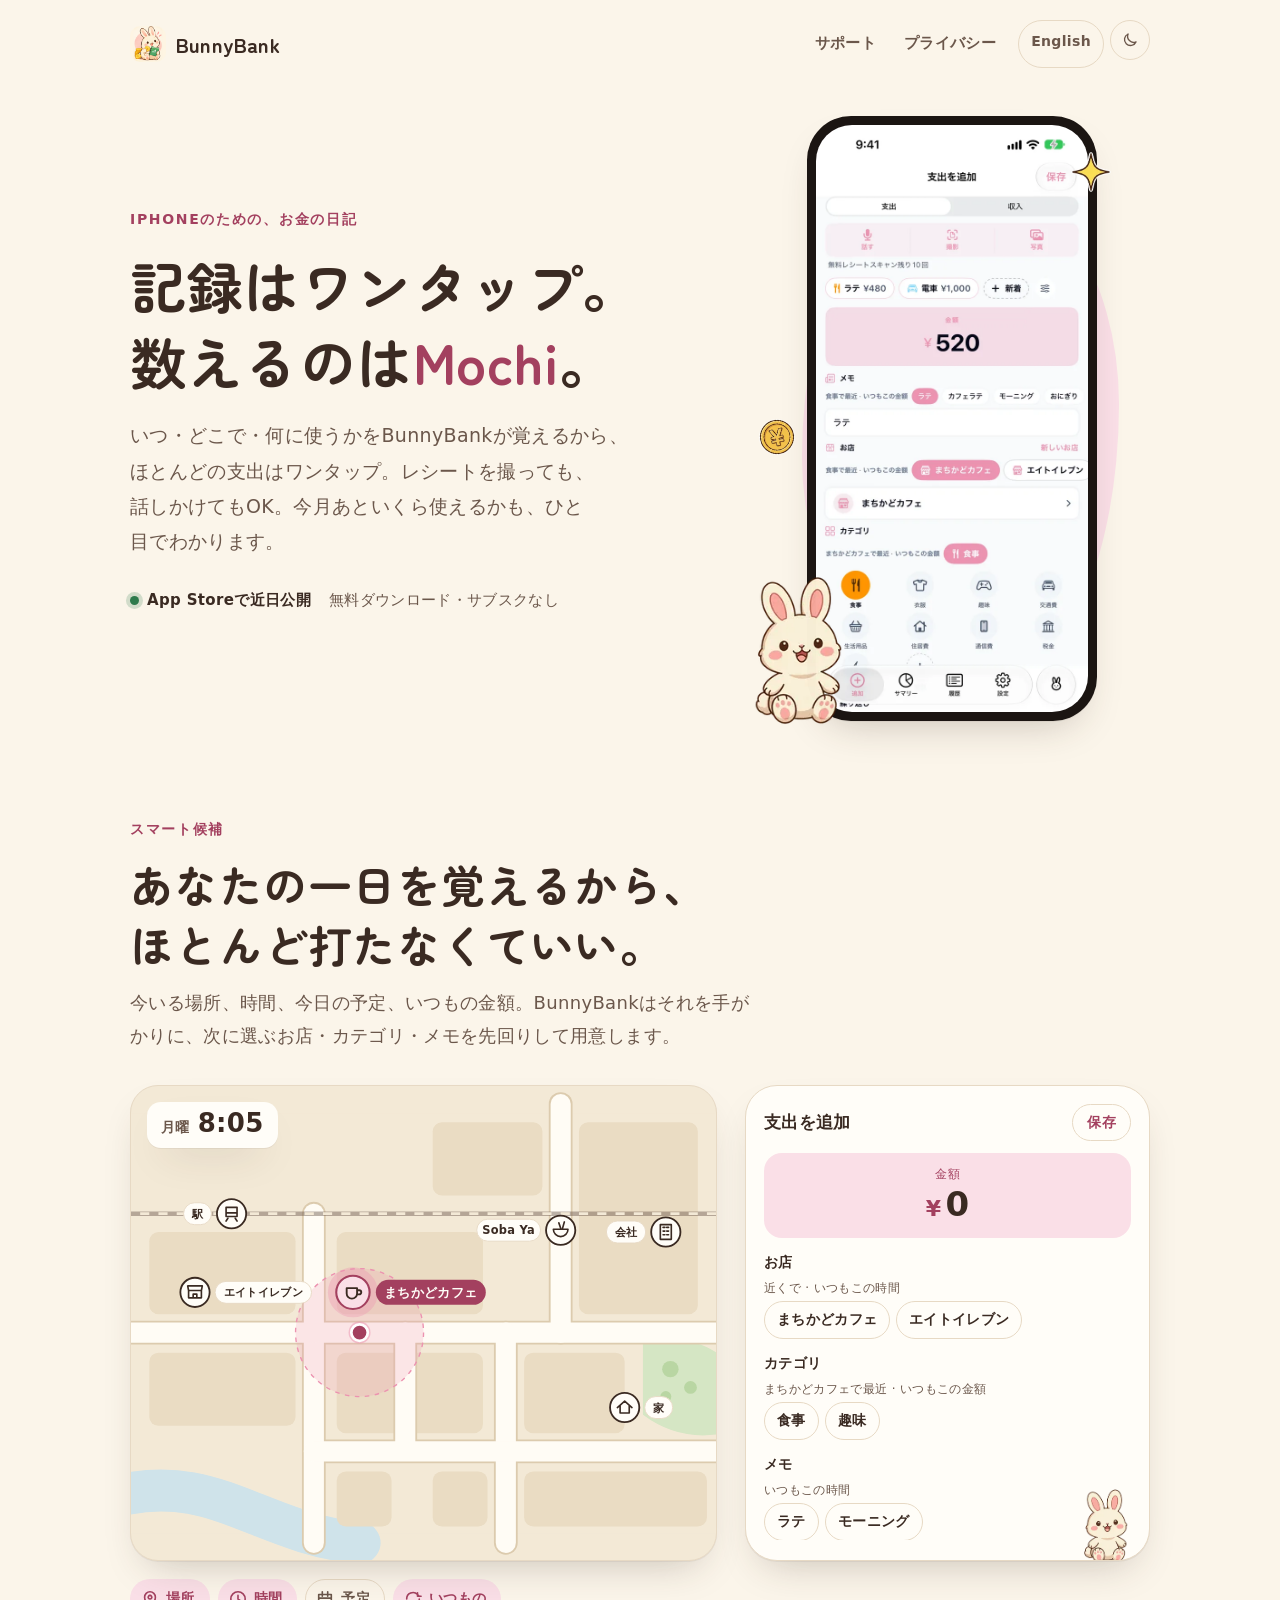
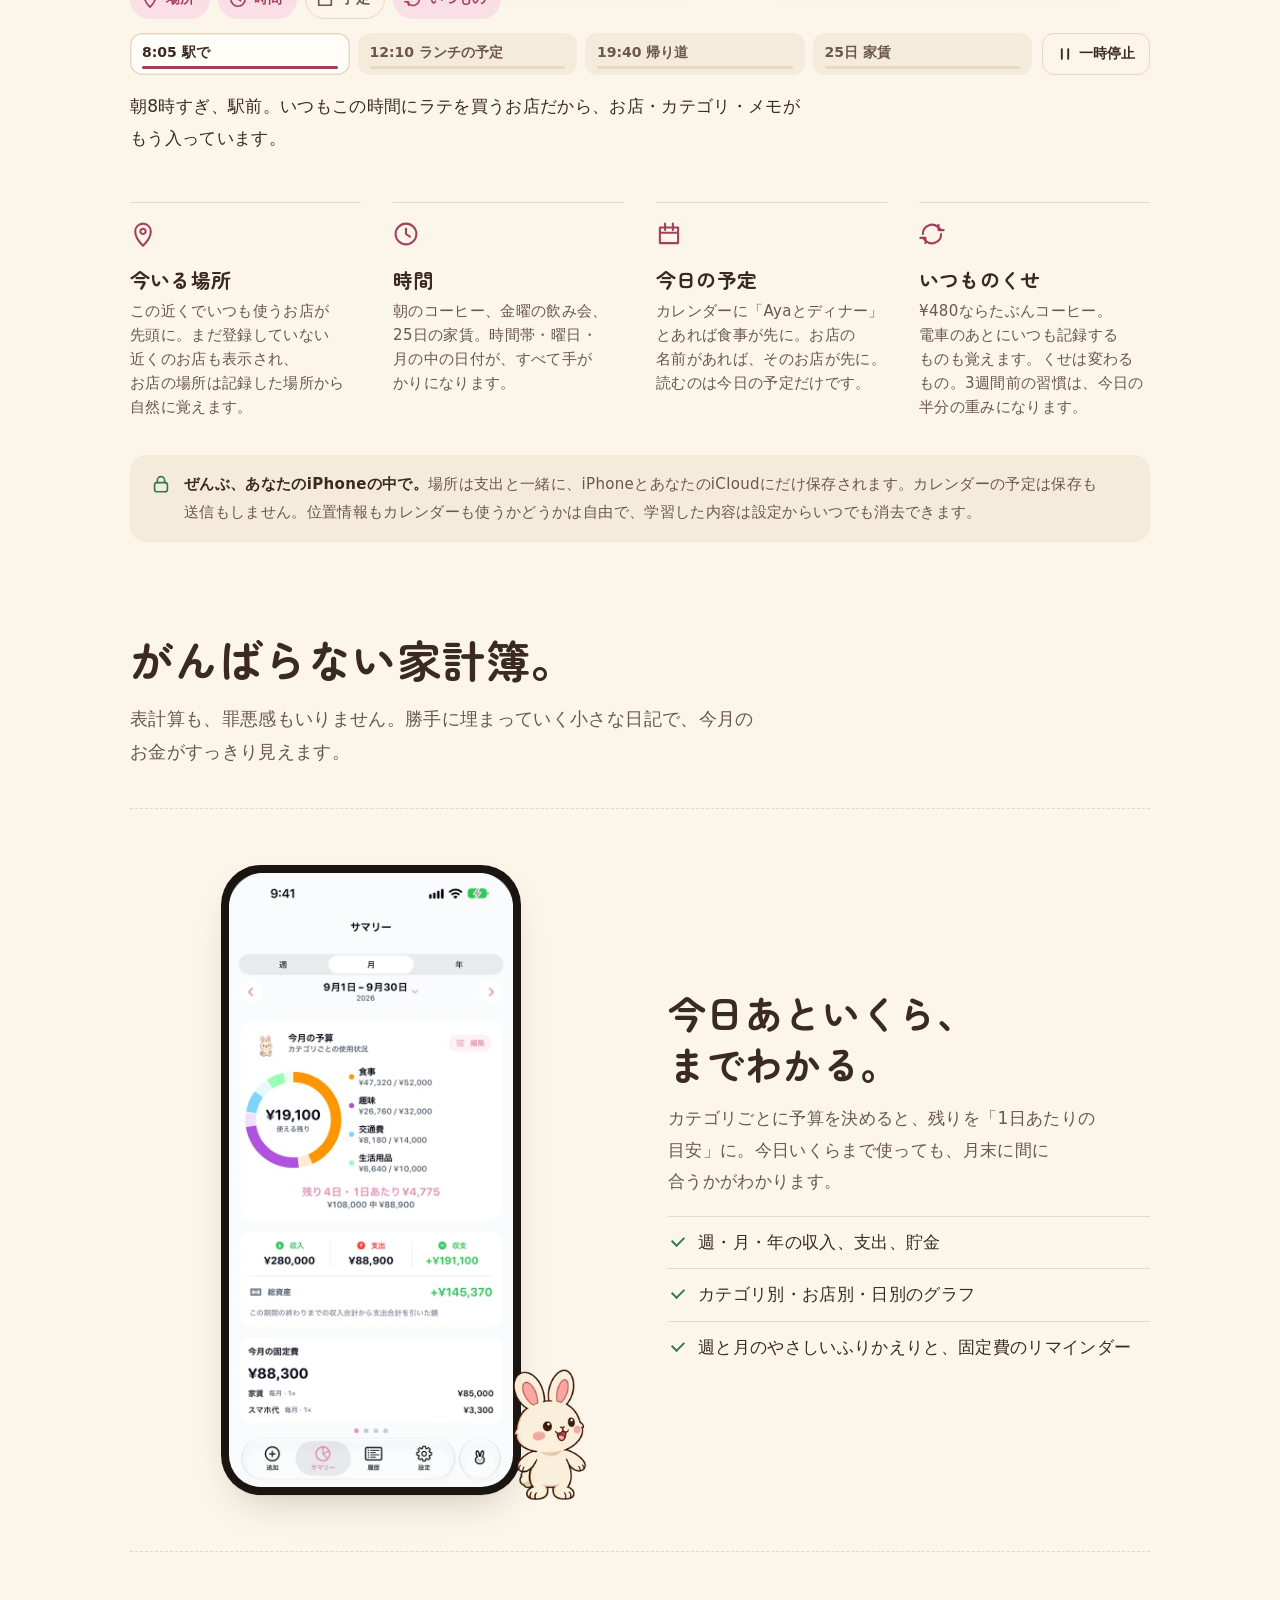
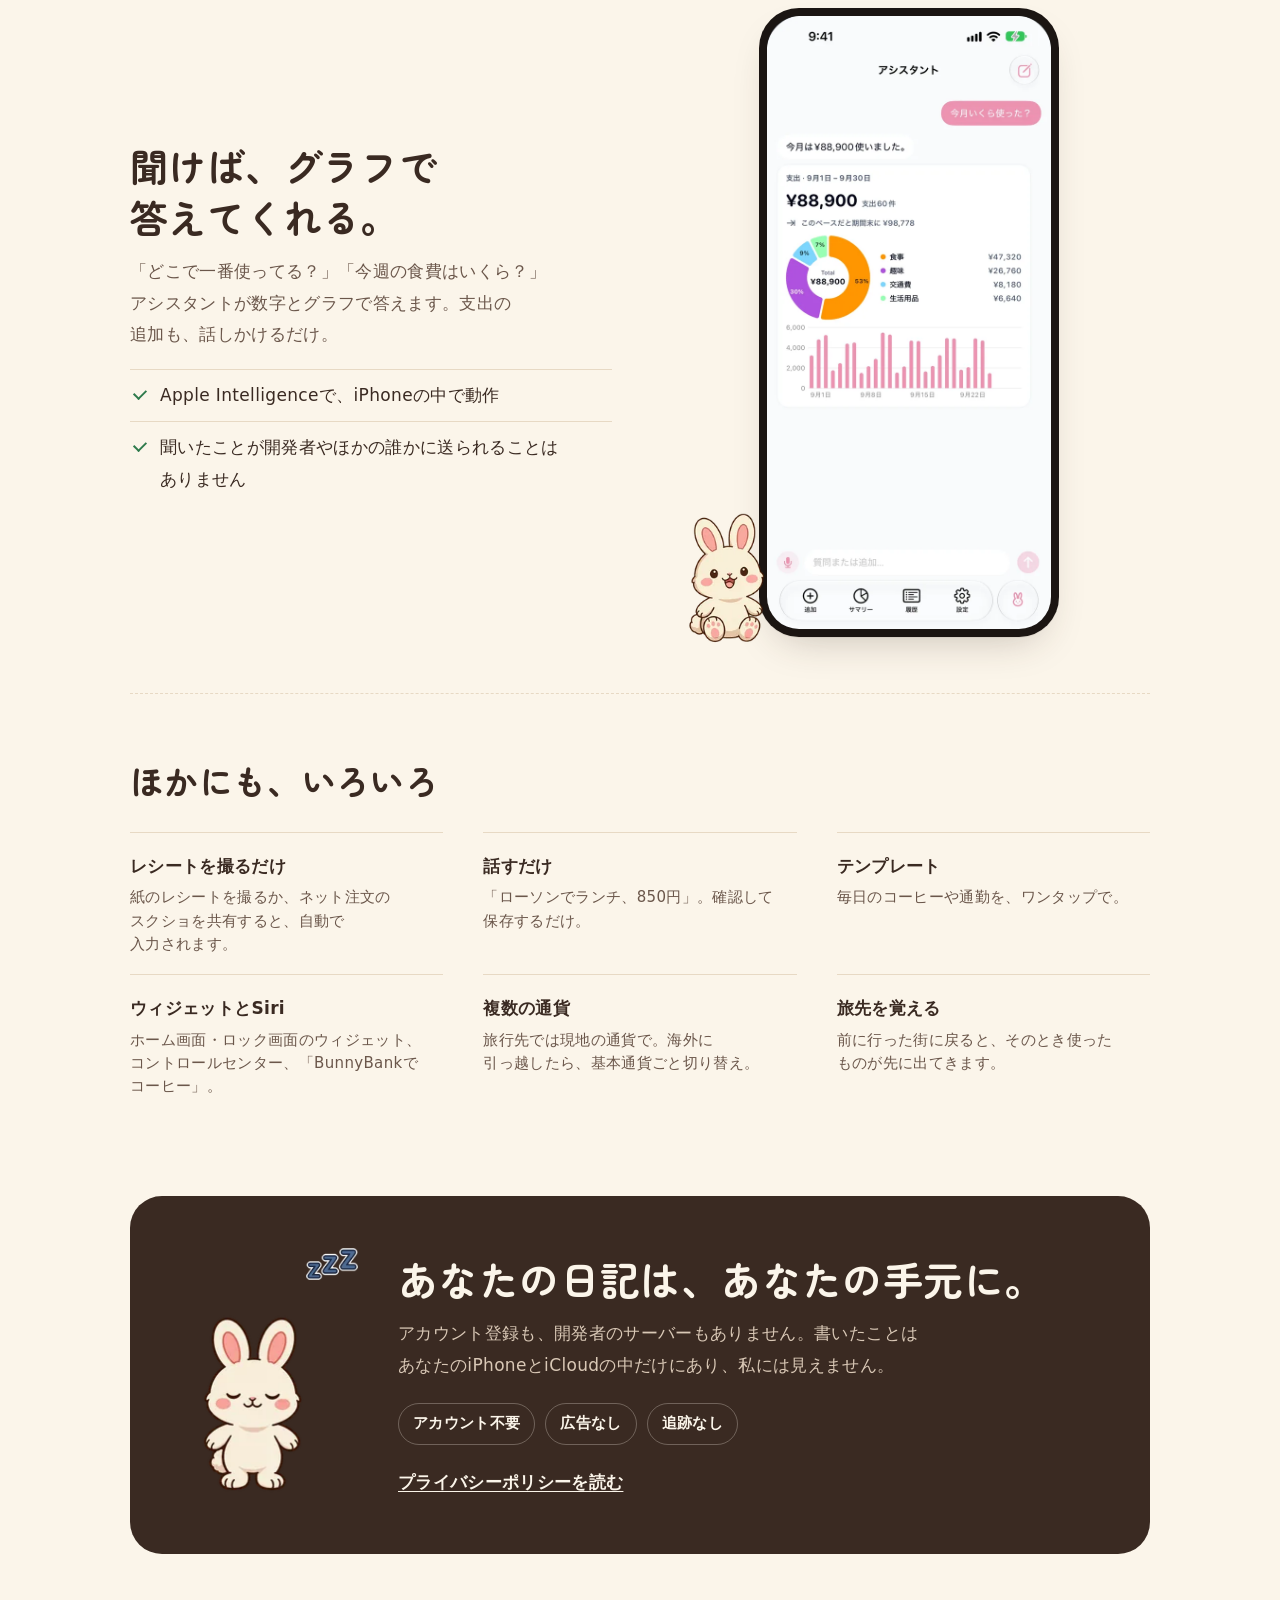
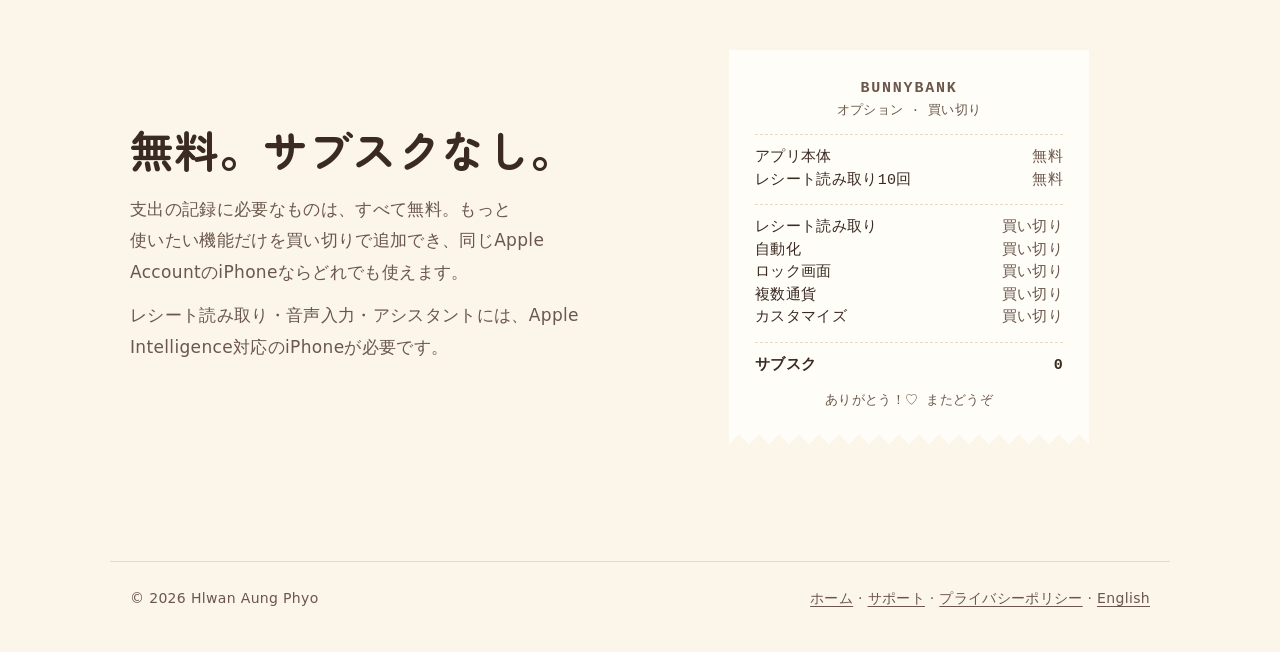
==== ja/index.html @ 257cf2ac "Redesign the site, add Japanese pages and a "learns your day" demo - Warm cream/cocoa design from th" ====
<!doctype html>
<html lang="ja">
<head>
  <meta charset="utf-8">
  <meta name="viewport" content="width=device-width, initial-scale=1">
  <script>document.documentElement.className = "js"; try { if (localStorage.getItem("bb-theme") === "dark") document.documentElement.dataset.theme = "dark"; } catch (e) {}</script>
  <link rel="icon" href="../icon.png">
  <link rel="apple-touch-icon" href="../icon.png">
  <link rel="alternate" hreflang="en" href="https://hlum.github.io/bunnybank-site/">
  <link rel="alternate" hreflang="ja" href="https://hlum.github.io/bunnybank-site/ja/">
  <link rel="alternate" hreflang="x-default" href="https://hlum.github.io/bunnybank-site/">
  <link rel="preconnect" href="https://fonts.googleapis.com">
  <link rel="preconnect" href="https://fonts.gstatic.com" crossorigin>
  <link rel="stylesheet" href="https://fonts.googleapis.com/css2?family=Fraunces:ital,opsz,wght,SOFT,WONK@0,9..144,600,100,0;1,9..144,600,100,1&family=Zen+Maru+Gothic:wght@700&display=swap">
  <link rel="stylesheet" href="../style.css">
  <title>BunnyBank · かわいくてプライベートな家計簿アプリ</title>
  <meta name="description" content="BunnyBankは、あなたのお金の使い方を覚えてくれる、かわいくてプライベートな家計簿アプリです。場所・時間・今日の予定から、いつものお店やカテゴリを先回りして入力。データはあなたのiPhoneとiCloudの中だけに。">
  <meta property="og:title" content="BunnyBank">
  <meta property="og:description" content="あなたの一日を覚える、かわいくてプライベートな家計簿。記録はワンタップ。">
  <meta property="og:image" content="https://hlum.github.io/bunnybank-site/icon.png">
  <meta name="theme-color" content="#FBF5EA">
</head>
<body>
  <a class="skip" href="#main">本文へ移動</a>
  <header class="bar">
    <div class="wrap">
      <a class="brand" href="./"><img src="../icon.png" alt=""><span>BunnyBank</span></a>
      <nav><a href="support.html">サポート</a><a href="privacy.html">プライバシー</a><a class="lang" href="../" hreflang="en" lang="en" data-lang="en">English</a><button class="theme" type="button" aria-pressed="false" aria-label="ダークモード"><svg class="i-moon" viewBox="0 0 24 24" aria-hidden="true"><path d="M20 14.5A8 8 0 0 1 9.5 4a8 8 0 1 0 10.5 10.5z"/></svg><svg class="i-sun" viewBox="0 0 24 24" aria-hidden="true"><circle cx="12" cy="12" r="4"/><path d="M12 2v2M12 20v2M4.9 4.9l1.4 1.4M17.7 17.7l1.4 1.4M2 12h2M20 12h2M4.9 19.1l1.4-1.4M17.7 6.3l1.4-1.4"/></svg></button></nav>
    </div>
  </header>

  <main id="main" class="wrap">
    <section class="hero">
      <div>
        <p class="eyebrow">iPhoneのための、お金の日記</p>
        <h1>記録はワンタップ。<br>数えるのは<em>Mochi</em>。</h1>
        <p class="lede">いつ・どこで・何に使うかをBunnyBankが覚えるから、ほとんどの支出はワンタップ。レシートを撮っても、話しかけてもOK。今月あといくら使えるかも、ひと目でわかります。</p>
        <p class="status"><strong>App Storeで近日公開</strong><span>無料ダウンロード・サブスクなし</span></p>
      </div>
      <div class="stage">
        <div class="phone"><img src="../img/screen-add-ja.webp" width="600" height="1296" alt="支出を追加画面：ラテ¥520。まちかどカフェと食事がすでに候補に出ている。"></div>
        <div class="mochi" data-motion="greet" data-then="idle" aria-label="手をふるうさぎのMochi"></div>
        <img class="prop prop-sparkle" src="../img/prop-sparkle.webp" alt="">
        <img class="prop prop-coin" src="../img/prop-coin.webp" alt="">
      </div>
    </section>

    <section class="learn" id="learn" aria-labelledby="learn-title">
      <div class="section-head reveal">
        <p class="eyebrow">スマート候補</p>
        <h2 id="learn-title">あなたの一日を覚えるから、ほとんど打たなくていい。</h2>
        <p>今いる場所、時間、今日の予定、いつもの金額。BunnyBankはそれを手がかりに、次に選ぶお店・カテゴリ・メモを先回りして用意します。</p>
      </div>

      <div class="demo reveal" data-demo>
        <p>朝8時すぎの駅前では、いつものカフェが先頭に。お昼はカレンダーにあるお店が先に。帰り道は、まだ登録していない近くのお店も候補に。そして25日には家賃が待っています。</p>
      </div>

      <ul class="signals-list">
        <li class="reveal">
          <svg viewBox="-10 -10 20 20" aria-hidden="true"><path d="M0-8a6 6 0 0 1 6 6c0 5-6 11-6 11s-6-6-6-11a6 6 0 0 1 6-6zM0-4a2 2 0 1 0 0.01 0"/></svg>
          <h3>今いる場所</h3>
          <p>この近くでいつも使うお店が先頭に。まだ登録していない近くのお店も表示され、お店の場所は記録した場所から自然に覚えます。</p>
        </li>
        <li class="reveal d1">
          <svg viewBox="-10 -10 20 20" aria-hidden="true"><path d="M0-8a8 8 0 1 1 0 16 8 8 0 0 1 0-16zM0-4v4l3 2"/></svg>
          <h3>時間</h3>
          <p>朝のコーヒー、金曜の飲み会、25日の家賃。時間帯・曜日・月の中の日付が、すべて手がかりになります。</p>
        </li>
        <li class="reveal d2">
          <svg viewBox="-10 -10 20 20" aria-hidden="true"><path d="M-7-5h14v12h-14zM-7-1h14M-3-8v5M3-8v5"/></svg>
          <h3>今日の予定</h3>
          <p>カレンダーに「Ayaとディナー」とあれば食事が先に。お店の名前があれば、そのお店が先に。読むのは今日の予定だけです。</p>
        </li>
        <li class="reveal d3">
          <svg viewBox="-10 -10 20 20" aria-hidden="true"><path d="M-7 0a7 7 0 0 1 12-5l2 2M7 0a7 7 0 0 1-12 5l-2-2M5-7v4h4M-5 7v-4h-4"/></svg>
          <h3>いつものくせ</h3>
          <p>¥480ならたぶんコーヒー。電車のあとにいつも記録するものも覚えます。くせは変わるもの。3週間前の習慣は、今日の半分の重みになります。</p>
        </li>
      </ul>

      <p class="learn-private reveal">
        <svg viewBox="0 0 24 24" aria-hidden="true"><rect x="5" y="10.5" width="14" height="10" rx="2.5"/><path d="M8 10.5V8a4 4 0 0 1 8 0v2.5"/></svg>
        <span><b>ぜんぶ、あなたのiPhoneの中で。</b>場所は支出と一緒に、iPhoneとあなたのiCloudにだけ保存されます。カレンダーの予定は保存も送信もしません。位置情報もカレンダーも使うかどうかは自由で、学習した内容は設定からいつでも消去できます。</span>
      </p>
    </section>

    <div class="section-head reveal">
      <h2>がんばらない家計簿。</h2>
      <p>表計算も、罪悪感もいりません。勝手に埋まっていく小さな日記で、今月のお金がすっきり見えます。</p>
    </div>

    <section class="feature">
      <div class="feature-art reveal">
        <div class="phone"><img src="../img/screen-summary-ja.webp" width="600" height="1296" loading="lazy" alt="サマリー画面：今月の残りは¥19,100、残り4日は1日あたり¥4,775。"></div>
        <div class="mochi" data-motion="present" data-rest="3" aria-label="予算を指さすMochi"></div>
      </div>
      <div class="reveal d1">
        <h3>今日あといくら、までわかる。</h3>
        <p>カテゴリごとに予算を決めると、残りを「1日あたりの目安」に。今日いくらまで使っても、月末に間に合うかがわかります。</p>
        <ul class="ticks">
          <li>週・月・年の収入、支出、貯金</li>
          <li>カテゴリ別・お店別・日別のグラフ</li>
          <li>週と月のやさしいふりかえりと、固定費のリマインダー</li>
        </ul>
      </div>
    </section>

    <section class="feature">
      <div class="feature-art reveal">
        <div class="phone"><img src="../img/screen-ask-ja.webp" width="600" height="1296" loading="lazy" alt="アシスタントが今月の支出を、カテゴリ別のグラフつきで答えている画面。"></div>
        <div class="mochi" data-motion="think" aria-label="考えごとをするMochi"></div>
      </div>
      <div class="reveal d1">
        <h3>聞けば、グラフで答えてくれる。</h3>
        <p>「どこで一番使ってる？」「今週の食費はいくら？」アシスタントが数字とグラフで答えます。支出の追加も、話しかけるだけ。</p>
        <ul class="ticks">
          <li>Apple Intelligenceで、iPhoneの中で動作</li>
          <li>聞いたことが開発者やほかの誰かに送られることはありません</li>
        </ul>
      </div>
    </section>

    <section class="more">
      <h2 class="reveal">ほかにも、いろいろ</h2>
      <dl>
        <div class="reveal"><dt>レシートを撮るだけ</dt><dd>紙のレシートを撮るか、ネット注文のスクショを共有すると、自動で入力されます。</dd></div>
        <div class="reveal d1"><dt>話すだけ</dt><dd>「ローソンでランチ、850円」。確認して保存するだけ。</dd></div>
        <div class="reveal d2"><dt>テンプレート</dt><dd>毎日のコーヒーや通勤を、ワンタップで。</dd></div>
        <div class="reveal"><dt>ウィジェットとSiri</dt><dd>ホーム画面・ロック画面のウィジェット、コントロールセンター、「BunnyBankでコーヒー」。</dd></div>
        <div class="reveal d1"><dt>複数の通貨</dt><dd>旅行先では現地の通貨で。海外に引っ越したら、基本通貨ごと切り替え。</dd></div>
        <div class="reveal d2"><dt>旅先を覚える</dt><dd>前に行った街に戻ると、そのとき使ったものが先に出てきます。</dd></div>
      </dl>
    </section>

    <section class="band reveal" aria-labelledby="privacy-title">
      <div class="mochi-wrap">
        <div class="mochi" data-motion="sleep" aria-label="眠っているMochi"></div>
        <img class="prop prop-zzz" src="../img/prop-zzz.webp" alt="" loading="lazy">
      </div>
      <div>
        <h2 id="privacy-title">あなたの日記は、あなたの手元に。</h2>
        <p>アカウント登録も、開発者のサーバーもありません。書いたことはあなたのiPhoneとiCloudの中だけにあり、私には見えません。</p>
        <ul><li>アカウント不要</li><li>広告なし</li><li>追跡なし</li></ul>
        <a href="privacy.html">プライバシーポリシーを読む</a>
      </div>
    </section>

    <section class="pricing">
      <div class="reveal">
        <h2>無料。サブスクなし。</h2>
        <p>支出の記録に必要なものは、すべて無料。もっと使いたい機能だけを買い切りで追加でき、同じApple AccountのiPhoneならどれでも使えます。</p>
        <p>レシート読み取り・音声入力・アシスタントには、Apple Intelligence対応のiPhoneが必要です。</p>
      </div>
      <div class="receipt reveal d1" aria-label="オプションの買い切りアップグレード">
        <p class="r-title">BUNNYBANK</p>
        <p class="r-sub">オプション · 買い切り</p>
        <hr>
        <div class="row"><span>アプリ本体</span><span>無料</span></div>
        <div class="row"><span>レシート読み取り10回</span><span>無料</span></div>
        <hr>
        <div class="row"><span>レシート読み取り</span><span>買い切り</span></div>
        <div class="row"><span>自動化</span><span>買い切り</span></div>
        <div class="row"><span>ロック画面</span><span>買い切り</span></div>
        <div class="row"><span>複数通貨</span><span>買い切り</span></div>
        <div class="row"><span>カスタマイズ</span><span>買い切り</span></div>
        <hr>
        <div class="row total"><span>サブスク</span><span>0</span></div>
        <p class="thanks">ありがとう！♡ またどうぞ</p>
      </div>
    </section>
  </main>

  <footer>
    <div class="wrap">
      <span>© 2026 Hlwan Aung Phyo</span>
      <span><a href="./">ホーム</a> · <a href="support.html">サポート</a> · <a href="privacy.html">プライバシーポリシー</a> · <a href="../" hreflang="en" lang="en" data-lang="en">English</a></span>
    </div>
  </footer>
  <script src="../site.js" defer></script>
  <script src="../demo.js" defer></script>
  <script src="../bunny.js" defer></script>
</body>
</html>
---- style.css ----
/* BunnyBank site. Colours come from the app icon and Mochi's line art:
   cream paper, cocoa ink, pink cheeks, the green notebook. */
:root {
  --paper: #FBF5EA;
  --paper-2: #F5EBDA;
  --card: #FFFDF8;
  --ink: #3A2A22;
  --ink-2: #6B574B;
  --line: #E7D9C4;
  --pink: #EC93B0;
  --pink-soft: #FADFE7;
  --pink-ink: #A3405F;
  --green: #2E7A4C;
  --band: #3A2A22;
  --band-ink: #FBF5EA;
  --band-ink-2: #D9C8B6;
  --shadow: 0 1px 0 rgba(58, 42, 34, .06), 0 18px 40px -18px rgba(58, 42, 34, .28);
  --serif: "Fraunces", ui-serif, Georgia, "Hiragino Mincho ProN", serif;
  --sans: ui-rounded, -apple-system, BlinkMacSystemFont, "SF Pro Rounded", "Hiragino Maru Gothic ProN", "Segoe UI", system-ui, sans-serif;
  color-scheme: light;
}
:root[data-theme="dark"] {
  color-scheme: dark;
  --paper: #1D1713;
  --paper-2: #251E19;
  --card: #2A221C;
  --ink: #F5EBDD;
  --ink-2: #C7B5A4;
  --line: #3D3129;
  --pink-soft: #43283A;
  --pink-ink: #F4B2C8;
  --green: #7CCB98;
  --band: #2A221C;
  --band-ink: #F5EBDD;
  --band-ink-2: #C7B5A4;
  --shadow: 0 18px 40px -18px rgba(0, 0, 0, .7);
}

* { box-sizing: border-box; }
html { -webkit-text-size-adjust: 100%; }
body {
  margin: 0;
  background: var(--paper);
  color: var(--ink);
  font: 17px/1.6 var(--sans);
  overflow-x: hidden;
}
img { max-width: 100%; display: block; }
a { color: var(--pink-ink); text-underline-offset: 3px; }
h1, h2, h3 {
  font-family: var(--serif);
  font-variation-settings: "SOFT" 100, "WONK" 0;
  font-weight: 600;
  letter-spacing: -0.01em;
  line-height: 1.12;
  text-wrap: balance;
}
p { text-wrap: pretty; }
.wrap { max-width: 1060px; margin: 0 auto; padding: 0 20px; }
.skip { position: absolute; left: -999px; }
.skip:focus { left: 16px; top: 12px; background: var(--card); padding: 8px 12px; border-radius: 8px; z-index: 10; }
:focus-visible { outline: 3px solid var(--pink); outline-offset: 3px; border-radius: 6px; }

/* ---------- header ---------- */
header.bar { padding: 20px 0; }
header.bar .wrap { display: flex; align-items: center; justify-content: space-between; gap: 12px; }
.brand { display: flex; align-items: center; gap: 10px; color: var(--ink); text-decoration: none; font: 600 21px/1 var(--serif); font-variation-settings: "SOFT" 100; }
.brand img { width: 36px; height: 36px; border-radius: 10px; }
nav { display: flex; gap: 4px; }
nav a { color: var(--ink-2); text-decoration: none; font-weight: 600; font-size: 15px; padding: 10px 12px; border-radius: 10px; }
nav a:hover { color: var(--ink); background: var(--paper-2); }
nav a[aria-current="page"] { color: var(--ink); }

/* ---------- Mochi (animated sprite, see bunny.js) ---------- */
.mochi {
  aspect-ratio: 151 / 240;
  background-repeat: no-repeat;
  background-size: 1300% 100%;
  background-position: 0 0;
  transition: opacity .18s ease;
  cursor: pointer;
  -webkit-tap-highlight-color: transparent;
}
.mochi.swap { opacity: 0; }
.prop { position: absolute; pointer-events: none; }

/* ---------- hero ---------- */
.hero { display: grid; grid-template-columns: 1.05fr .95fr; gap: 40px; align-items: center; padding: 28px 0 72px; }
.eyebrow { font-weight: 700; font-size: 14px; letter-spacing: .06em; text-transform: uppercase; color: var(--pink-ink); margin: 0 0 14px; }
.hero h1 { font-size: clamp(40px, 6.4vw, 66px); margin: 0 0 20px; }
.hero h1 em { font-style: italic; font-variation-settings: "SOFT" 100, "WONK" 1; color: var(--pink-ink); }
.lede { font-size: 19px; color: var(--ink-2); margin: 0 0 28px; max-width: 30em; }
.status { display: flex; flex-wrap: wrap; align-items: center; gap: 10px 18px; color: var(--ink-2); font-size: 15px; }
.status strong { color: var(--ink); display: inline-flex; align-items: center; gap: 8px; }
.status strong::before { content: ""; width: 9px; height: 9px; border-radius: 50%; background: var(--green); box-shadow: 0 0 0 4px color-mix(in srgb, var(--green) 20%, transparent); }

.stage { position: relative; justify-self: center; width: min(100%, 360px); padding-left: 70px; }
.stage::before {
  content: ""; position: absolute; inset: 8% -6% 4% 18%;
  background: var(--pink-soft); border-radius: 48% 52% 44% 56% / 55% 45% 55% 45%;
  z-index: -1;
}
.stage .mochi { position: absolute; left: 0; bottom: -6px; width: 128px; z-index: 2; }
.stage .prop-sparkle { width: 40px; right: -14px; top: 6%; }
.stage .prop-coin { width: 36px; left: 22px; bottom: 44%; transform: rotate(-12deg); }

.phone {
  background: #1b1512;
  padding: 9px;
  border-radius: 44px;
  box-shadow: var(--shadow);
}
.phone img { border-radius: 36px; width: 100%; height: auto; background: #F7F8FA; }

/* ---------- feature rows ---------- */
.section-head { max-width: 38em; margin: 0 0 40px; }
.section-head h2 { font-size: clamp(30px, 4.4vw, 44px); margin: 0 0 12px; }
.section-head p { color: var(--ink-2); margin: 0; font-size: 18px; }
.section-head .eyebrow { color: var(--pink-ink); font-size: 14px; margin-bottom: 12px; }

.feature { display: grid; grid-template-columns: 1fr 1fr; gap: 56px; align-items: center; padding: 56px 0; border-top: 1px dashed var(--line); }
.feature:nth-of-type(even) .feature-art { order: 2; }
.feature-art { position: relative; justify-self: center; width: min(100%, 300px); }
.feature-art .mochi { position: absolute; width: 112px; bottom: -8px; z-index: 2; }
.feature:nth-of-type(odd) .feature-art .mochi { right: -86px; }
.feature:nth-of-type(even) .feature-art .mochi { left: -86px; }
.feature-art .phone { padding: 8px; border-radius: 40px; }
.feature-art .phone img { border-radius: 32px; }
.feature h3 { font-size: clamp(28px, 3.6vw, 38px); margin: 0 0 14px; }
.feature p { color: var(--ink-2); margin: 0 0 18px; }
.ticks { list-style: none; padding: 0; margin: 0; }
.ticks li { padding: 10px 0 10px 30px; border-top: 1px solid var(--line); position: relative; }
.ticks li::before { content: ""; position: absolute; left: 4px; top: 19px; width: 10px; height: 6px; border-left: 2.5px solid var(--green); border-bottom: 2.5px solid var(--green); transform: rotate(-45deg); }

/* ---------- more ---------- */
.more { padding: 64px 0 80px; border-top: 1px dashed var(--line); }
.more h2 { font-size: clamp(26px, 3.6vw, 34px); margin: 0 0 28px; }
.more dl { display: grid; grid-template-columns: repeat(3, 1fr); gap: 0 40px; margin: 0; }
.more dl div { padding: 18px 0; border-top: 1px solid var(--line); }
.more dt { font-weight: 700; margin-bottom: 4px; }
.more dd { margin: 0; color: var(--ink-2); font-size: 15px; line-height: 1.55; }

/* ---------- privacy band ---------- */
.band { background: var(--band); color: var(--band-ink); border-radius: 32px; padding: 56px 48px; display: grid; grid-template-columns: 180px 1fr; gap: 40px; align-items: center; position: relative; }
.band .mochi-wrap { position: relative; }
.band .mochi { width: 150px; }
.band .prop-zzz { width: 52px; top: -8px; right: 0; }
.band h2 { font-size: clamp(28px, 4vw, 40px); margin: 0 0 12px; color: var(--band-ink); }
.band p { color: var(--band-ink-2); margin: 0 0 22px; max-width: 34em; }
.band ul { list-style: none; padding: 0; margin: 0 0 22px; display: flex; flex-wrap: wrap; gap: 10px; }
.band li { border: 1px solid color-mix(in srgb, var(--band-ink) 28%, transparent); border-radius: 999px; padding: 6px 14px; font-weight: 600; font-size: 15px; }
.band a { color: var(--band-ink); font-weight: 700; }

/* ---------- receipt (pricing) ---------- */
.pricing { display: grid; grid-template-columns: 1fr 1fr; gap: 56px; align-items: center; padding: 96px 0 88px; }
.pricing h2 { font-size: clamp(30px, 4.4vw, 44px); margin: 0 0 14px; }
.pricing > div > p { color: var(--ink-2); margin: 0 0 12px; }
.receipt {
  position: relative; justify-self: center; width: min(100%, 360px);
  background: var(--card); padding: 28px 26px 34px; transform: rotate(1.4deg);
  box-shadow: var(--shadow);
  font: 15px/1.5 ui-monospace, "SF Mono", Menlo, monospace;
  --zig: 10px;
  -webkit-mask: conic-gradient(from -45deg at bottom, #0000, #000 1deg 89deg, #0000 90deg) 50% / calc(2 * var(--zig)) 100%;
          mask: conic-gradient(from -45deg at bottom, #0000, #000 1deg 89deg, #0000 90deg) 50% / calc(2 * var(--zig)) 100%;
}
.receipt .r-title { text-align: center; font-weight: 700; letter-spacing: .12em; margin: 0; }
.receipt .r-sub { text-align: center; color: var(--ink-2); margin: 0 0 14px; font-size: 13px; }
.receipt hr { border: 0; border-top: 1.5px dashed var(--line); margin: 12px 0; }
.receipt .row { display: flex; justify-content: space-between; gap: 12px; }
.receipt .row span:last-child { color: var(--ink-2); white-space: nowrap; }
.receipt .total { font-weight: 700; }
.receipt .total span:last-child { color: var(--ink); }
.receipt .thanks { text-align: center; margin: 14px 0 0; color: var(--ink-2); font-size: 13px; }

/* ---------- docs (support, privacy) ---------- */
main.doc { max-width: 720px; padding-top: 16px; padding-bottom: 72px; }
.doc-head { display: flex; align-items: flex-end; justify-content: space-between; gap: 20px; border-bottom: 1px dashed var(--line); padding-bottom: 20px; margin-bottom: 8px; }
.doc-head .mochi { width: 84px; flex: none; }
main.doc h1 { font-size: clamp(34px, 6vw, 48px); margin: 12px 0 6px; }
main.doc .updated { color: var(--ink-2); margin: 0; }
main.doc h2 { font-size: 23px; margin: 0 0 8px; }
main.doc section, .qa { padding: 26px 0 10px; border-bottom: 1px solid var(--line); }
main.doc ul { padding-left: 1.2em; }
main.doc li { margin: 6px 0; }
main.doc li::marker { color: var(--pink); }
.note { background: var(--pink-soft); border-radius: 20px; padding: 22px 24px 10px !important; border: 0 !important; margin: 24px 0 8px; }
.contact-mail { display: inline-block; font-weight: 700; font-size: 18px; word-break: break-all; }

/* ---------- footer ---------- */
footer { padding: 28px 0 40px; color: var(--ink-2); font-size: 14px; }
footer .wrap { display: flex; flex-wrap: wrap; gap: 8px 18px; justify-content: space-between; border-top: 1px solid var(--line); padding-top: 24px; }
footer a { color: var(--ink-2); }
footer a:hover { color: var(--ink); }

/* ---------- small screens ---------- */
@media (max-width: 820px) {
  .hero { grid-template-columns: 1fr; gap: 48px; padding-bottom: 48px; }
  .stage { width: min(100%, 320px); }
  .feature, .pricing { grid-template-columns: 1fr; gap: 36px; padding: 48px 0; }
  .feature:nth-of-type(even) .feature-art { order: 0; }
  .feature-art { width: min(78%, 270px); }
  .feature:nth-of-type(odd) .feature-art .mochi { right: -40px; width: 88px; }
  .feature:nth-of-type(even) .feature-art .mochi { left: -40px; width: 88px; }
  .more dl { grid-template-columns: 1fr 1fr; }
  .band { grid-template-columns: 1fr; padding: 40px 24px; gap: 16px; border-radius: 24px; }
  .band .mochi { width: 110px; }
  .band .mochi-wrap { width: 130px; }
}
@media (max-width: 520px) {
  body { font-size: 16px; }
  .wrap { padding: 0 16px; }
  .brand span { display: none; }
  .lede { font-size: 17px; }
  .more dl { grid-template-columns: 1fr; }
  .stage { padding-left: 56px; }
  .stage .mochi { width: 104px; }
}
@media (prefers-reduced-motion: reduce) {
  .mochi { transition: none; }
}

/* ======================================================================
   Language switch, reveals, Japanese typography
   ====================================================================== */
.lang { margin-left: 6px; padding: 8px 12px !important; border: 1px solid var(--line); border-radius: 999px !important; font-size: 14px !important; }
.lang:hover { border-color: var(--ink-2); }

.js .reveal { opacity: 0; transform: translateY(18px); transition: opacity .7s ease, transform .7s cubic-bezier(.2,.7,.2,1); }
.js .reveal.in { opacity: 1; transform: none; }
.js .reveal.d1 { transition-delay: .08s; } .js .reveal.d2 { transition-delay: .16s; } .js .reveal.d3 { transition-delay: .24s; }

.hero .phone { animation: float 7s ease-in-out infinite; }
@keyframes float { 50% { transform: translateY(-8px) rotate(-.4deg); } }

:lang(ja) body { line-height: 1.85; letter-spacing: .02em; }
:lang(ja) h1, :lang(ja) h2, :lang(ja) h3, :lang(ja) .brand {
  font-family: "Zen Maru Gothic", var(--sans);
  font-weight: 700;
  letter-spacing: .01em;
  line-height: 1.35;
}
:lang(ja) h1, :lang(ja) h2, :lang(ja) h3, :lang(ja) p, :lang(ja) dd, :lang(ja) li { word-break: auto-phrase; line-break: strict; }
:lang(ja) .hero h1 { font-size: clamp(34px, 5.4vw, 56px); }
:lang(ja) .hero h1 em { font-style: normal; }
:lang(ja) .eyebrow { letter-spacing: .12em; }

/* ======================================================================
   "Learns your day" demo (demo.js)
   ====================================================================== */
:root {
  --map-ground: #F3E9D6;
  --map-block: #EADCC3;
  --map-road: #FFFCF5;
  --map-road-edge: #DCCBAE;
  --map-water: #CFE3EA;
  --map-park: #D5E6C4;
  --map-park-2: #B9D6A3;
}
:root[data-theme="dark"] {
  --map-ground: #2A221C;
  --map-block: #33291F;
  --map-road: #43372D;
  --map-road-edge: #2A221C;
  --map-water: #23343A;
  --map-park: #283523;
  --map-park-2: #34462D;
}

.learn { padding: 24px 0 88px; }
.learn .section-head { margin-bottom: 32px; }
.demo { --scene-ms: 6200ms; }
.demo-stage { display: grid; grid-template-columns: minmax(0, 1.45fr) minmax(0, 1fr); gap: 28px; align-items: stretch; }

.demo-map { position: relative; border-radius: 28px; overflow: hidden; background: var(--map-ground); box-shadow: var(--shadow); border: 1px solid var(--line); }
.map-svg { display: block; width: 100%; height: 100%; min-height: 100%; }
.m-ground { fill: var(--map-ground); }
.m-river { fill: none; stroke: var(--map-water); stroke-width: 46; stroke-linecap: round; }
.m-park path { fill: var(--map-park); } .m-park circle { fill: var(--map-park-2); }
.m-blocks rect { fill: var(--map-block); }
.m-roads path { fill: none; stroke: var(--map-road); stroke-width: 22; stroke-linecap: round; stroke-linejoin: round; }
.m-roads-edge path { stroke: var(--map-road-edge); stroke-width: 26; }
.m-rail-base { stroke: var(--ink-2); stroke-width: 5; opacity: .45; }
.m-rail-ties { stroke: var(--map-ground); stroke-width: 3; stroke-dasharray: 10 10; }

.m-near circle { fill: color-mix(in srgb, var(--pink) 22%, transparent); stroke: var(--pink); stroke-width: 1.5; stroke-dasharray: 5 6; opacity: 0; transform: scale(.4); transform-box: fill-box; transform-origin: center; transition: opacity .5s, transform .6s cubic-bezier(.2,.8,.2,1.2); }
.m-near.on circle { opacity: 1; transform: none; animation: spin 18s linear infinite; }
@keyframes spin { to { transform: rotate(360deg); } }

.pin-body { transition: transform .45s cubic-bezier(.2,.8,.2,1.4), opacity .4s; transform-box: fill-box; transform-origin: center; }
.pin-ring { fill: var(--pink); opacity: 0; transition: opacity .3s; }
.pin-dot { fill: var(--card); stroke: var(--ink); stroke-width: 2; transition: fill .3s; }
.pin-icon { fill: none; stroke: var(--ink); stroke-width: 1.8; stroke-linecap: round; stroke-linejoin: round; }
.pin-label rect { fill: var(--card); stroke: var(--line); }
.pin-label text { font: 600 12.5px var(--sans); fill: var(--ink); text-anchor: middle; }
.pin-new rect { fill: var(--green); }
.pin-new text { font: 700 10.5px var(--sans); fill: #fff; text-anchor: middle; }
.pin.hot .pin-body { transform: scale(1.14); }
.pin.hot .pin-dot { fill: var(--pink-soft); stroke: var(--pink-ink); }
.pin.hot .pin-ring { opacity: .35; animation: ping 1.6s ease-out infinite; transform-box: fill-box; transform-origin: center; }
.pin.hot .pin-label rect { fill: var(--pink-ink); stroke: none; }
.pin.hot .pin-label text { fill: var(--card); }
.pin-hidden .pin-body { opacity: 0; transform: scale(.3) translateY(20px); }
@keyframes ping { from { transform: scale(.7); opacity: .5; } to { transform: scale(1.5); opacity: 0; } }
.you-dot { fill: var(--pink-ink); stroke: #fff; stroke-width: 3; }
.you-pulse { fill: var(--pink); opacity: .5; animation: ping 1.8s ease-out infinite; transform-box: fill-box; transform-origin: center; }

.demo-clock { position: absolute; left: 16px; top: 16px; display: flex; align-items: baseline; gap: 8px; background: var(--card); border-radius: 14px; padding: 8px 14px; box-shadow: var(--shadow); }
.clock-day { color: var(--ink-2); font-weight: 700; font-size: 14px; }
.clock-time { font: 600 26px/1 var(--serif); font-variant-numeric: tabular-nums; }
:lang(ja) .clock-time { font-family: var(--sans); font-weight: 700; }

.demo-event { position: absolute; right: 16px; top: 16px; width: 210px; background: var(--card); border-radius: 14px; padding: 10px 14px 10px 18px; box-shadow: var(--shadow); display: grid; gap: 2px; opacity: 0; transform: translateY(-14px) scale(.96); transition: opacity .45s, transform .5s cubic-bezier(.2,.8,.2,1.3); }
.demo-event::before { content: ""; position: absolute; left: 7px; top: 10px; bottom: 10px; width: 4px; border-radius: 2px; background: var(--green); }
.ev-when { font-size: 12px; color: var(--ink-2); font-weight: 600; }
.ev-title { font-weight: 700; font-size: 15px; }
.is-event .demo-event { opacity: 1; transform: none; }

.demo-month { position: absolute; inset: 72px 20% auto; background: var(--card); border-radius: 18px; padding: 14px 16px; box-shadow: var(--shadow); opacity: 0; transform: translateY(20px); transition: opacity .45s, transform .5s cubic-bezier(.2,.8,.2,1.2); pointer-events: none; }
.demo-month p { margin: 0 0 6px; font-weight: 700; }
.month-grid { display: grid; grid-template-columns: repeat(7, 1fr); gap: 2px; text-align: center; font-size: 12.5px; font-variant-numeric: tabular-nums; }
.month-grid i { font-style: normal; color: var(--ink-2); font-size: 11px; font-weight: 700; }
.month-grid span { padding: 3px 0; border-radius: 999px; }
.month-grid .due { background: var(--pink-ink); color: var(--card); font-weight: 700; }
.is-month .demo-month { opacity: 1; transform: none; }
.is-month .map-svg { filter: saturate(.6); opacity: .55; transition: opacity .4s; }

/* the little Add form */
.demo-phone { position: relative; background: var(--card); border: 1px solid var(--line); border-radius: 32px; padding: 18px 18px 20px; box-shadow: var(--shadow); display: flex; flex-direction: column; gap: 12px; min-width: 0; overflow: hidden; }
.dp-head { display: flex; justify-content: space-between; align-items: center; font-weight: 700; }
.dp-save { font-size: 14px; color: var(--pink-ink); border: 1px solid var(--line); padding: 5px 14px; border-radius: 999px; transition: background .3s, color .3s, transform .3s; }
.saved .dp-save { background: var(--pink-ink); color: var(--card); border-color: transparent; animation: pop .45s; }
@keyframes pop { 40% { transform: scale(1.12); } }
.dp-amount { background: var(--pink-soft); border-radius: 18px; text-align: center; padding: 10px 8px 12px; }
.dp-amount small { display: block; color: var(--pink-ink); font-size: 12px; letter-spacing: .08em; }
.dp-amount strong { font: 700 34px/1.1 var(--sans); font-variant-numeric: tabular-nums; }
.dp-cur { color: var(--pink-ink); font-size: 22px; margin-right: 4px; }
.dp-row { display: grid; gap: 4px; min-height: 76px; transition: opacity .3s; }
.dp-row > b { font-size: 14px; }
.dp-row.off { opacity: .28; }
.dp-row.off .dp-why, .dp-row.off .dp-chips { visibility: hidden; }
.dp-why { margin: 0; font-size: 12px; color: var(--ink-2); line-height: 1.4; min-height: 17px; }
.dp-chips { display: flex; gap: 6px; flex-wrap: nowrap; overflow: hidden; }
.chip { flex: none; display: inline-flex; align-items: center; gap: 6px; border: 1.5px solid var(--line); background: var(--card); border-radius: 999px; padding: 5px 12px; font-size: 14px; font-weight: 600; white-space: nowrap;
  animation: chip-in .45s cubic-bezier(.2,.8,.2,1.3) both; animation-delay: calc(var(--i) * 90ms + 60ms); transition: background .3s, color .3s, border-color .3s; }
.chip small { font-size: 10.5px; background: var(--green); color: #fff; border-radius: 999px; padding: 1px 7px; }
@keyframes chip-in { from { opacity: 0; transform: translateX(14px) scale(.9); } }
.clearing .chip, .clearing .dp-why { opacity: 0; transition: opacity .2s; animation: none; }
.picked .dp-row:not(.off) .chip:first-child { background: var(--pink); border-color: var(--pink); color: #3a1422; }
.dp-mochi { position: absolute; right: 10px; bottom: -4px; width: 64px; opacity: .95; }
.dp-tap { position: absolute; width: 36px; height: 36px; margin: -18px 0 0 -18px; border-radius: 50%; background: color-mix(in srgb, var(--ink) 25%, transparent); opacity: 0; pointer-events: none; }
.dp-tap.go { animation: tap .7s ease-out; }
@keyframes tap { 0% { opacity: 0; transform: scale(1.6); } 25% { opacity: 1; transform: scale(1); } 100% { opacity: 0; transform: scale(1.8); } }

.demo-signals { display: flex; flex-wrap: wrap; gap: 8px; margin: 18px 0 0; }
.sig { display: inline-flex; align-items: center; gap: 7px; padding: 6px 14px 6px 10px; border-radius: 999px; border: 1px solid var(--line); color: var(--ink-2); font-weight: 700; font-size: 14px; transition: background .3s, color .3s, border-color .3s; }
.sig svg { width: 18px; height: 18px; fill: none; stroke: currentColor; stroke-width: 1.8; stroke-linecap: round; stroke-linejoin: round; }
.sig.on { background: var(--pink-soft); color: var(--pink-ink); border-color: transparent; }

.demo-controls { display: flex; gap: 10px; align-items: stretch; margin-top: 14px; }
.demo-steps { flex: 1; display: grid; grid-template-columns: repeat(4, 1fr); gap: 8px; }
.step { position: relative; overflow: hidden; text-align: left; font: 600 14px/1.3 var(--sans); color: var(--ink-2); background: var(--paper-2); border: 0; border-radius: 12px; padding: 10px 12px 14px; cursor: pointer; }
.step:hover { color: var(--ink); }
.step[aria-pressed="true"] { color: var(--ink); background: var(--card); box-shadow: inset 0 0 0 1.5px var(--line); }
.step i { position: absolute; left: 12px; right: 12px; bottom: 6px; height: 3px; border-radius: 2px; background: var(--line); overflow: hidden; }
.step i::after { content: ""; position: absolute; inset: 0; background: var(--pink-ink); transform: scaleX(0); transform-origin: left; }
.step.done i::after, .paused .step[aria-pressed="true"] i::after { transform: none; }
.step.run i::after { animation: fill var(--scene-ms) linear forwards; }
@keyframes fill { to { transform: none; } }
.demo-pause { display: inline-flex; align-items: center; gap: 6px; border: 1px solid var(--line); background: transparent; color: var(--ink); border-radius: 12px; padding: 0 14px; font: 600 14px var(--sans); cursor: pointer; }
.demo-pause svg { width: 16px; height: 16px; stroke: currentColor; stroke-width: 2.4; stroke-linecap: round; fill: none; }
.demo-pause .i-play { display: none; fill: currentColor; stroke: none; }
.demo-pause[aria-pressed="true"] .i-play { display: block; } .demo-pause[aria-pressed="true"] .i-pause { display: none; }
.demo-caption { margin: 16px 0 0; min-height: 3.2em; font-size: 17px; max-width: 46em; }

.signals-list { display: grid; grid-template-columns: repeat(4, 1fr); gap: 0 32px; margin: 48px 0 0; padding: 0; list-style: none; }
.signals-list li { border-top: 1px solid var(--line); padding: 18px 0 0; }
.signals-list svg { width: 26px; height: 26px; fill: none; stroke: var(--pink-ink); stroke-width: 1.6; stroke-linecap: round; stroke-linejoin: round; }
.signals-list h3 { font-size: 20px; margin: 8px 0 6px; }
.signals-list p { margin: 0; color: var(--ink-2); font-size: 15px; line-height: 1.6; }
.learn-private { display: flex; gap: 12px; align-items: flex-start; margin: 36px 0 0; padding: 16px 20px; background: var(--paper-2); border-radius: 16px; color: var(--ink-2); font-size: 15px; }
.learn-private svg { flex: none; width: 22px; height: 22px; margin-top: 2px; fill: none; stroke: var(--green); stroke-width: 1.8; stroke-linecap: round; stroke-linejoin: round; }
.learn-private b { color: var(--ink); }

@media (max-width: 900px) {
  .demo-stage { grid-template-columns: 1fr; }
  .demo-phone { max-width: 420px; width: 100%; justify-self: center; }
  .signals-list { grid-template-columns: 1fr 1fr; gap: 0 24px; }
  .signals-list li { padding-bottom: 20px; }
}
@media (max-width: 520px) {
  .demo-map { border-radius: 20px; }
  .demo-clock { left: 10px; top: 10px; padding: 6px 10px; }
  .clock-time { font-size: 20px; }
  .demo-event { right: 10px; top: 10px; width: 170px; padding: 8px 10px 8px 16px; }
  .ev-title { font-size: 13px; }
  .demo-month { inset: 56px 8% auto; padding: 10px; }
  .demo-controls { flex-direction: column; }
  .demo-steps { grid-template-columns: 1fr 1fr; }
  .demo-pause { padding: 10px 14px; justify-content: center; }
  .signals-list { grid-template-columns: 1fr; }
}
@media (prefers-reduced-motion: reduce) {
  .hero .phone, .m-near.on circle, .pin.hot .pin-ring, .you-pulse { animation: none; }
  .chip { animation: none; }
}

/* ---------- theme toggle: light by default, dark only when picked ---------- */
.theme { display: inline-grid; place-items: center; width: 40px; height: 40px; margin-left: 2px; border: 1px solid var(--line); border-radius: 999px; background: transparent; color: var(--ink-2); cursor: pointer; }
.theme:hover { color: var(--ink); border-color: var(--ink-2); }
.theme svg { width: 18px; height: 18px; fill: none; stroke: currentColor; stroke-width: 1.8; stroke-linecap: round; stroke-linejoin: round; }
.theme .i-sun { display: none; }
[data-theme="dark"] .theme .i-sun { display: block; }
[data-theme="dark"] .theme .i-moon { display: none; }
@media (max-width: 520px) { nav a { padding: 10px 8px; } .lang { margin-left: 2px; } }
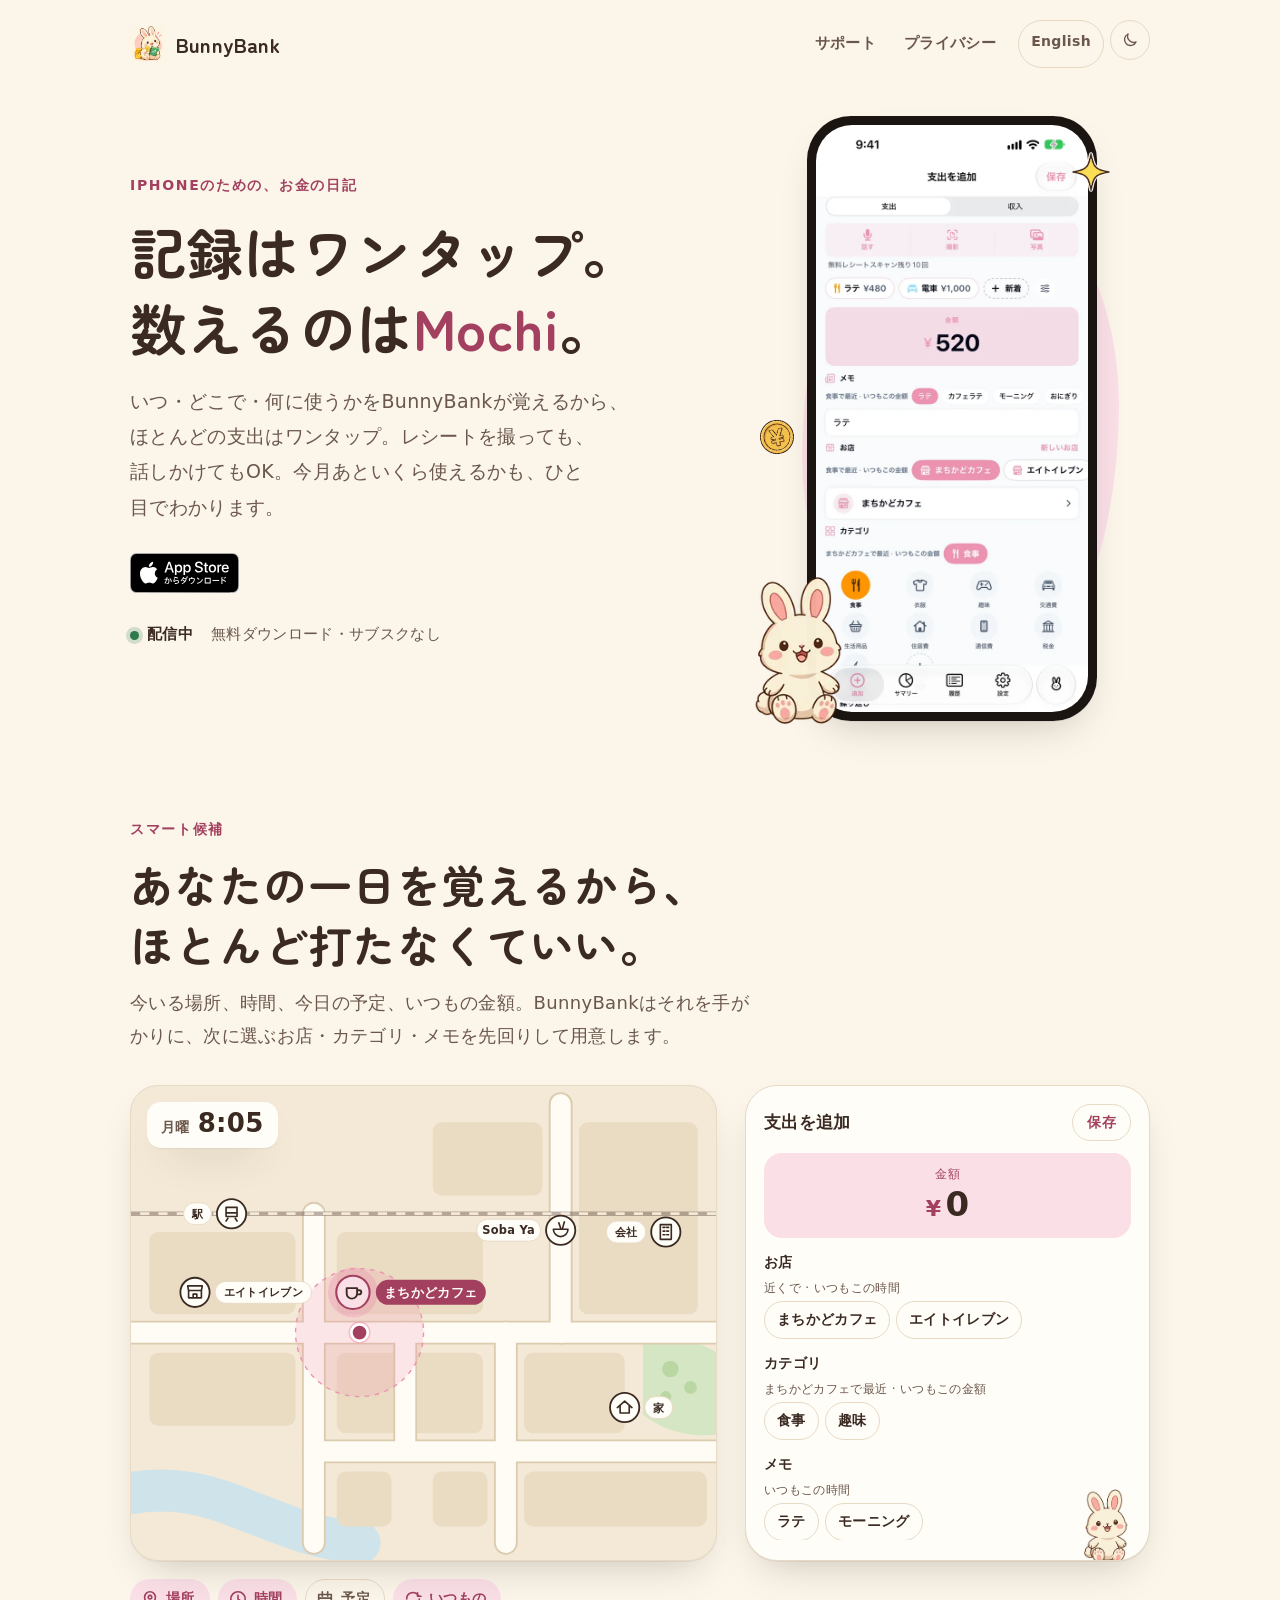
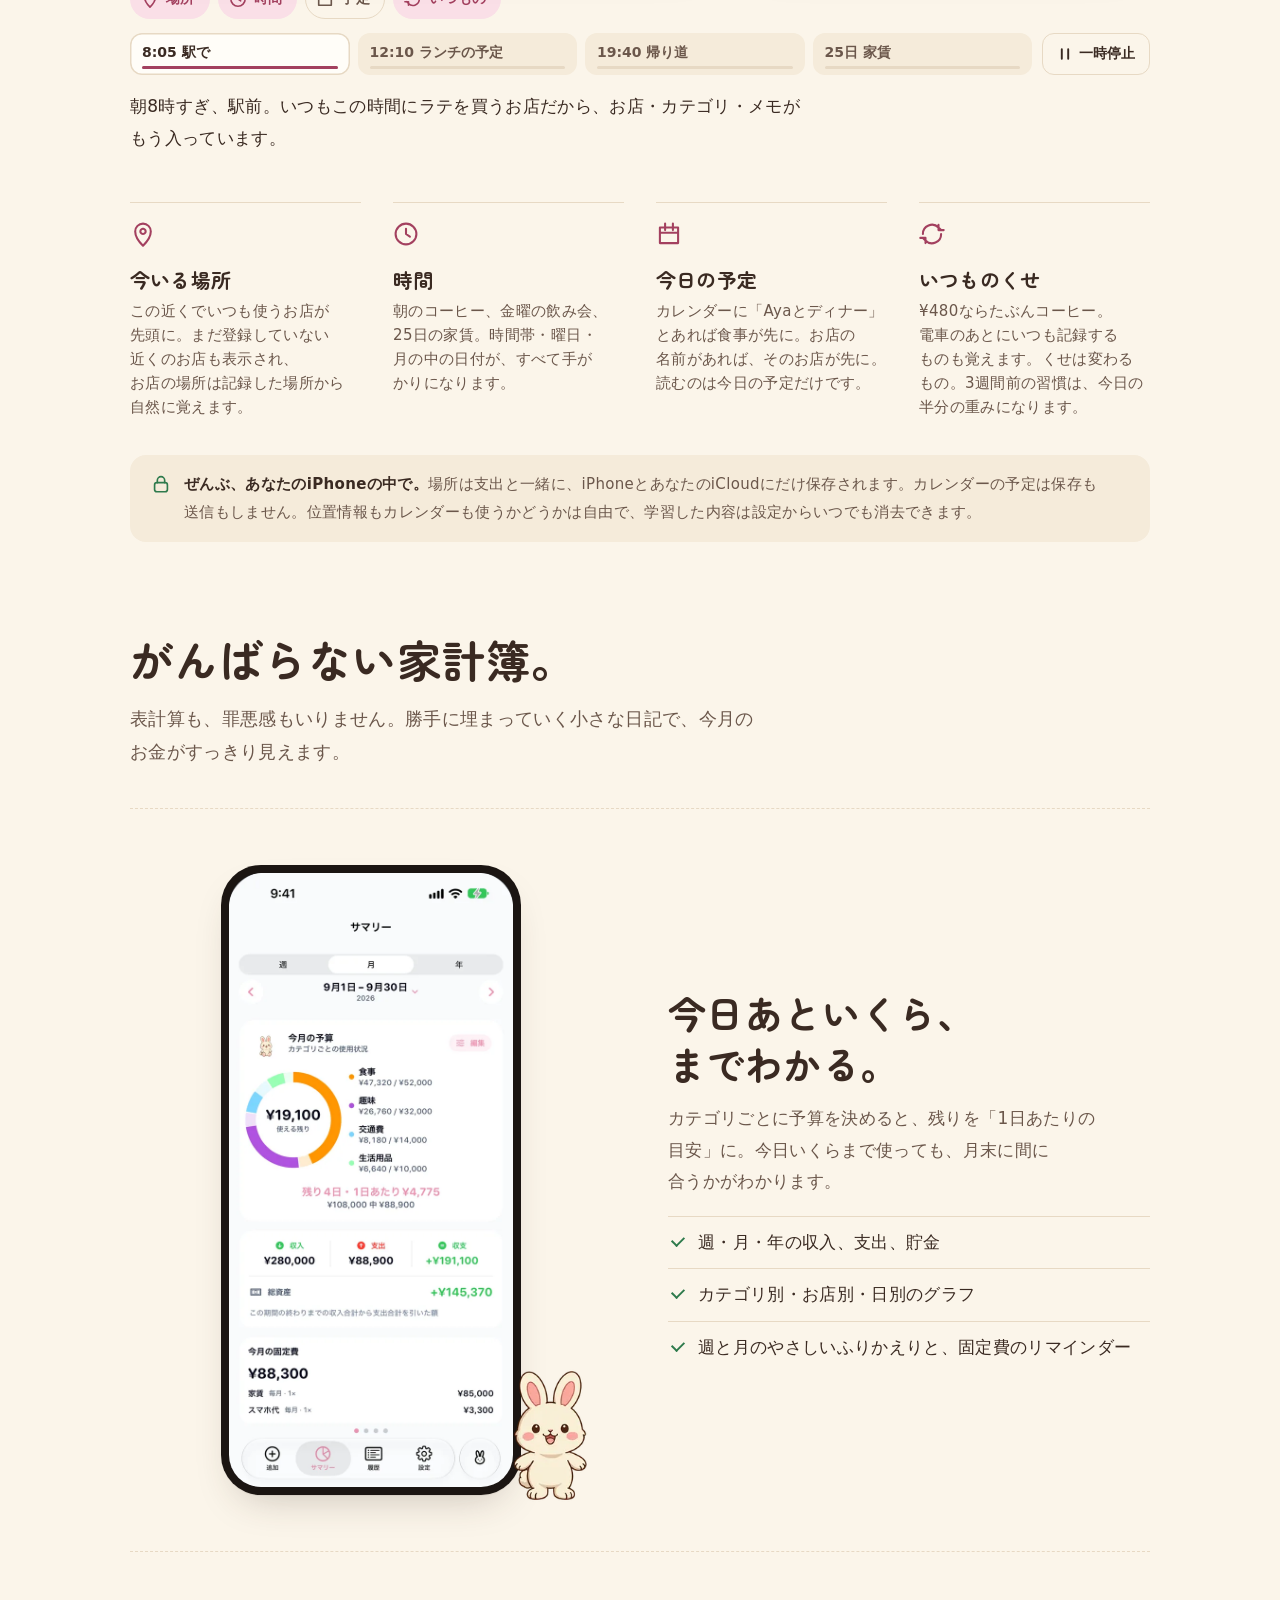
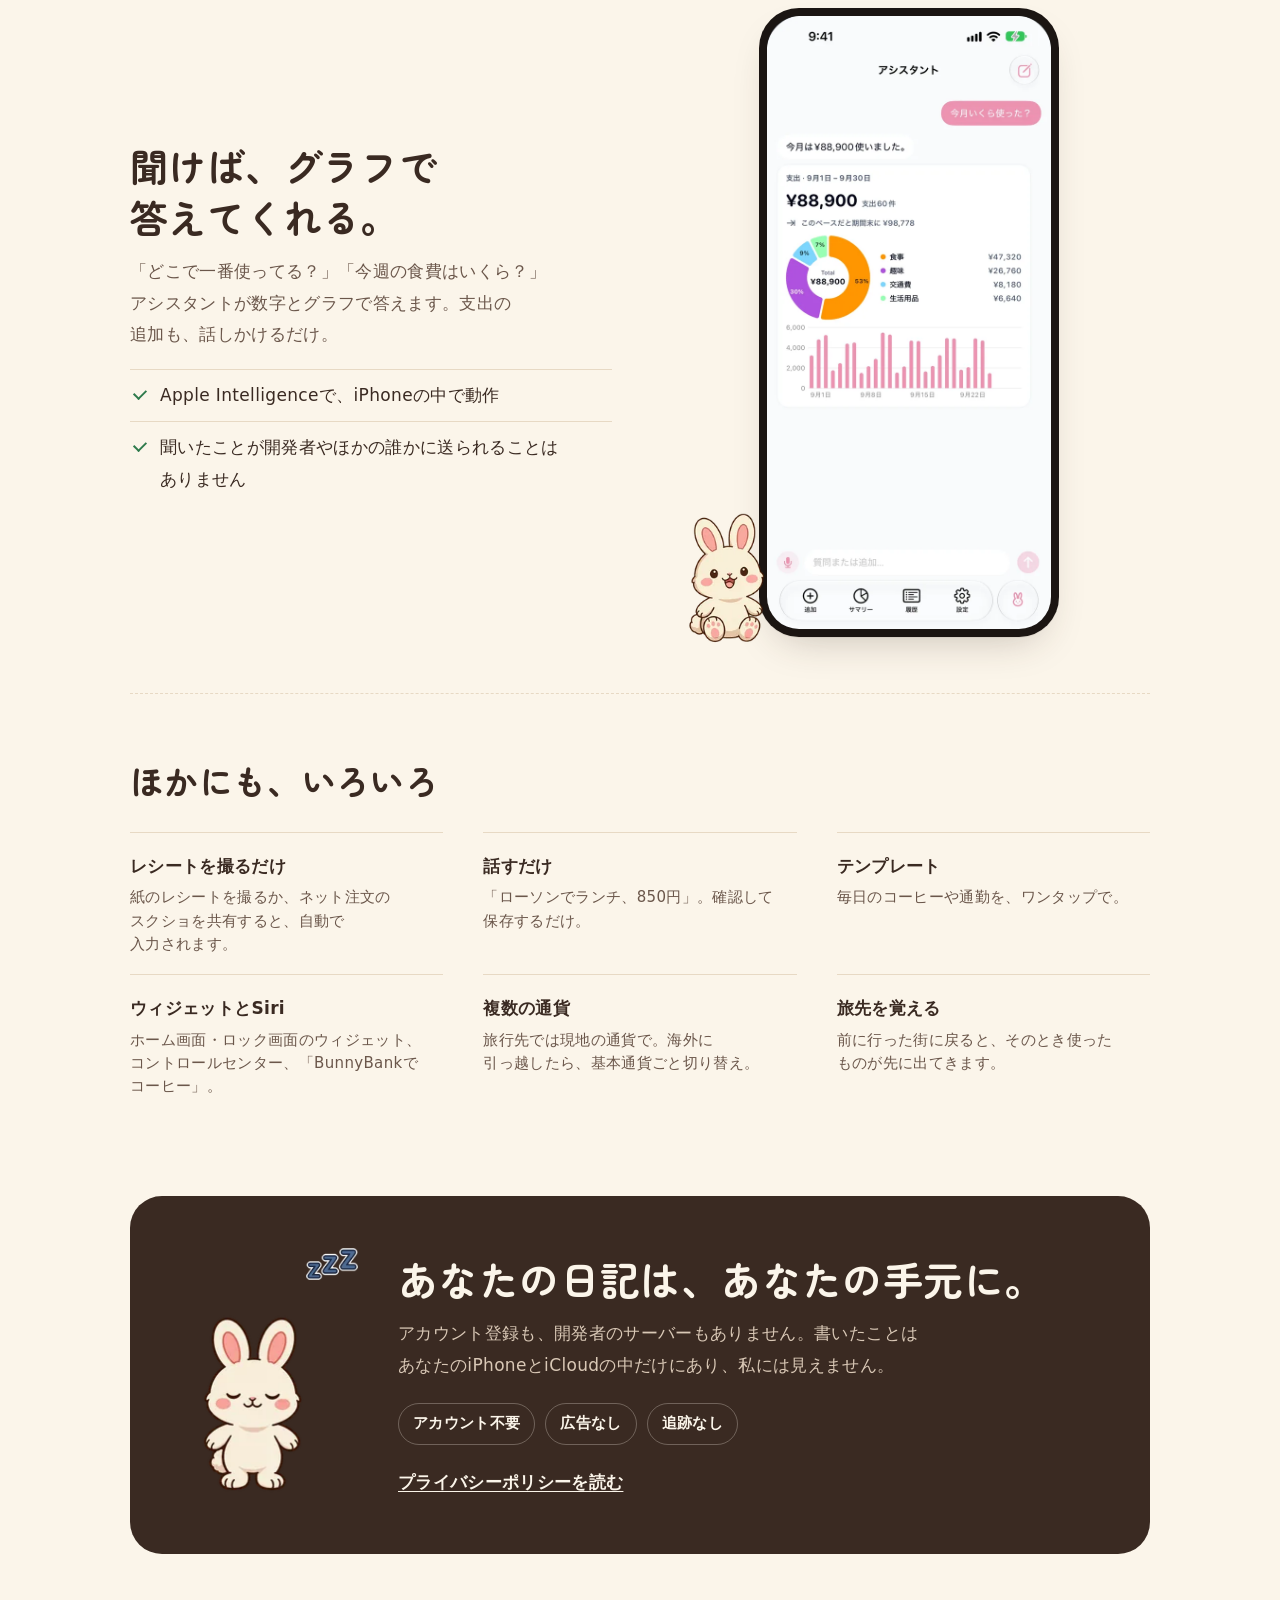
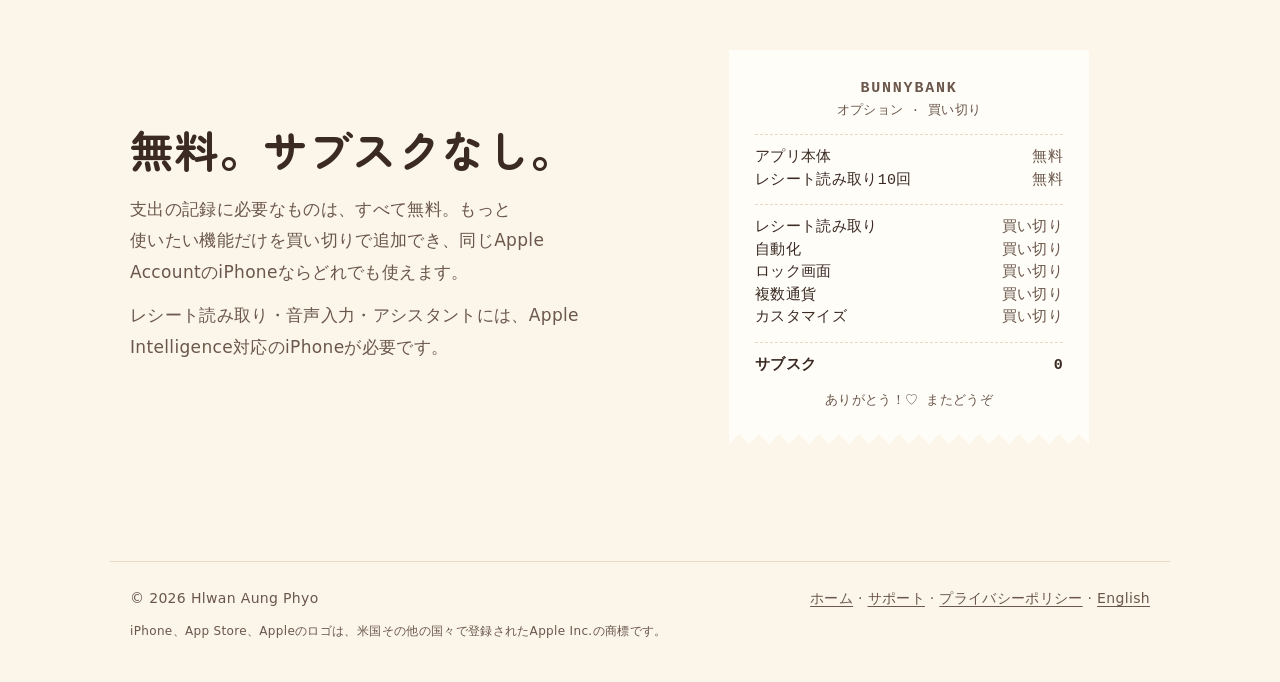
==== commit 8b3e194e: "App Store launch: official download badge (en, ja), Available now, Smart App Banner Co-Authored-By: " ====
--- a/ja/index.html
+++ b/ja/index.html
@@ -15,6 +15,7 @@
   <link rel="stylesheet" href="../style.css">
   <title>BunnyBank · かわいくてプライベートな家計簿アプリ</title>
   <meta name="description" content="BunnyBankは、あなたのお金の使い方を覚えてくれる、かわいくてプライベートな家計簿アプリです。場所・時間・今日の予定から、いつものお店やカテゴリを先回りして入力。データはあなたのiPhoneとiCloudの中だけに。">
+  <meta name="apple-itunes-app" content="app-id=6814388982">
   <meta property="og:title" content="BunnyBank">
   <meta property="og:description" content="あなたの一日を覚える、かわいくてプライベートな家計簿。記録はワンタップ。">
   <meta property="og:image" content="https://hlum.github.io/bunnybank-site/icon.png">
@@ -35,7 +36,8 @@
         <p class="eyebrow">iPhoneのための、お金の日記</p>
         <h1>記録はワンタップ。<br>数えるのは<em>Mochi</em>。</h1>
         <p class="lede">いつ・どこで・何に使うかをBunnyBankが覚えるから、ほとんどの支出はワンタップ。レシートを撮っても、話しかけてもOK。今月あといくら使えるかも、ひと目でわかります。</p>
-        <p class="status"><strong>App Storeで近日公開</strong><span>無料ダウンロード・サブスクなし</span></p>
+        <p class="cta"><a class="store-badge" href="https://apps.apple.com/jp/app/expense-tracker-bunny-bank/id6814388982?l=ja" rel="noopener"><img src="../img/app-store-badge-ja.svg" width="109" height="40" alt="App Storeからダウンロード"></a></p>
+        <p class="status"><strong>配信中</strong><span>無料ダウンロード・サブスクなし</span></p>
       </div>
       <div class="stage">
         <div class="phone"><img src="../img/screen-add-ja.webp" width="600" height="1296" alt="支出を追加画面：ラテ¥520。まちかどカフェと食事がすでに候補に出ている。"></div>
@@ -175,6 +177,7 @@
     <div class="wrap">
       <span>© 2026 Hlwan Aung Phyo</span>
       <span><a href="./">ホーム</a> · <a href="support.html">サポート</a> · <a href="privacy.html">プライバシーポリシー</a> · <a href="../" hreflang="en" lang="en" data-lang="en">English</a></span>
+      <p class="credit">iPhone、App Store、Appleのロゴは、米国その他の国々で登録されたApple Inc.の商標です。</p>
     </div>
   </footer>
   <script src="../site.js" defer></script>
--- a/style.css
+++ b/style.css
@@ -90,6 +90,12 @@
 .hero h1 { font-size: clamp(40px, 6.4vw, 66px); margin: 0 0 20px; }
 .hero h1 em { font-style: italic; font-variation-settings: "SOFT" 100, "WONK" 1; color: var(--pink-ink); }
 .lede { font-size: 19px; color: var(--ink-2); margin: 0 0 28px; max-width: 30em; }
+.cta { margin: 0 0 18px; }
+/* Apple's badge: unmodified, at least 40px tall, clear space of a quarter of its height (10px) on every side. */
+.store-badge { display: inline-block; padding: 10px; margin: -10px; line-height: 0; }
+.store-badge img { display: block; height: 40px; width: auto; }
+.store-badge:hover img { opacity: .92; }
+.store-badge:focus-visible { outline: 3px solid var(--pink); outline-offset: 0; border-radius: 12px; }
 .status { display: flex; flex-wrap: wrap; align-items: center; gap: 10px 18px; color: var(--ink-2); font-size: 15px; }
 .status strong { color: var(--ink); display: inline-flex; align-items: center; gap: 8px; }
 .status strong::before { content: ""; width: 9px; height: 9px; border-radius: 50%; background: var(--green); box-shadow: 0 0 0 4px color-mix(in srgb, var(--green) 20%, transparent); }
@@ -192,6 +198,7 @@
 footer .wrap { display: flex; flex-wrap: wrap; gap: 8px 18px; justify-content: space-between; border-top: 1px solid var(--line); padding-top: 24px; }
 footer a { color: var(--ink-2); }
 footer a:hover { color: var(--ink); }
+footer .credit { flex-basis: 100%; margin: 0; font-size: 12px; color: var(--ink-2); }
 
 /* ---------- small screens ---------- */
 @media (max-width: 820px) {
